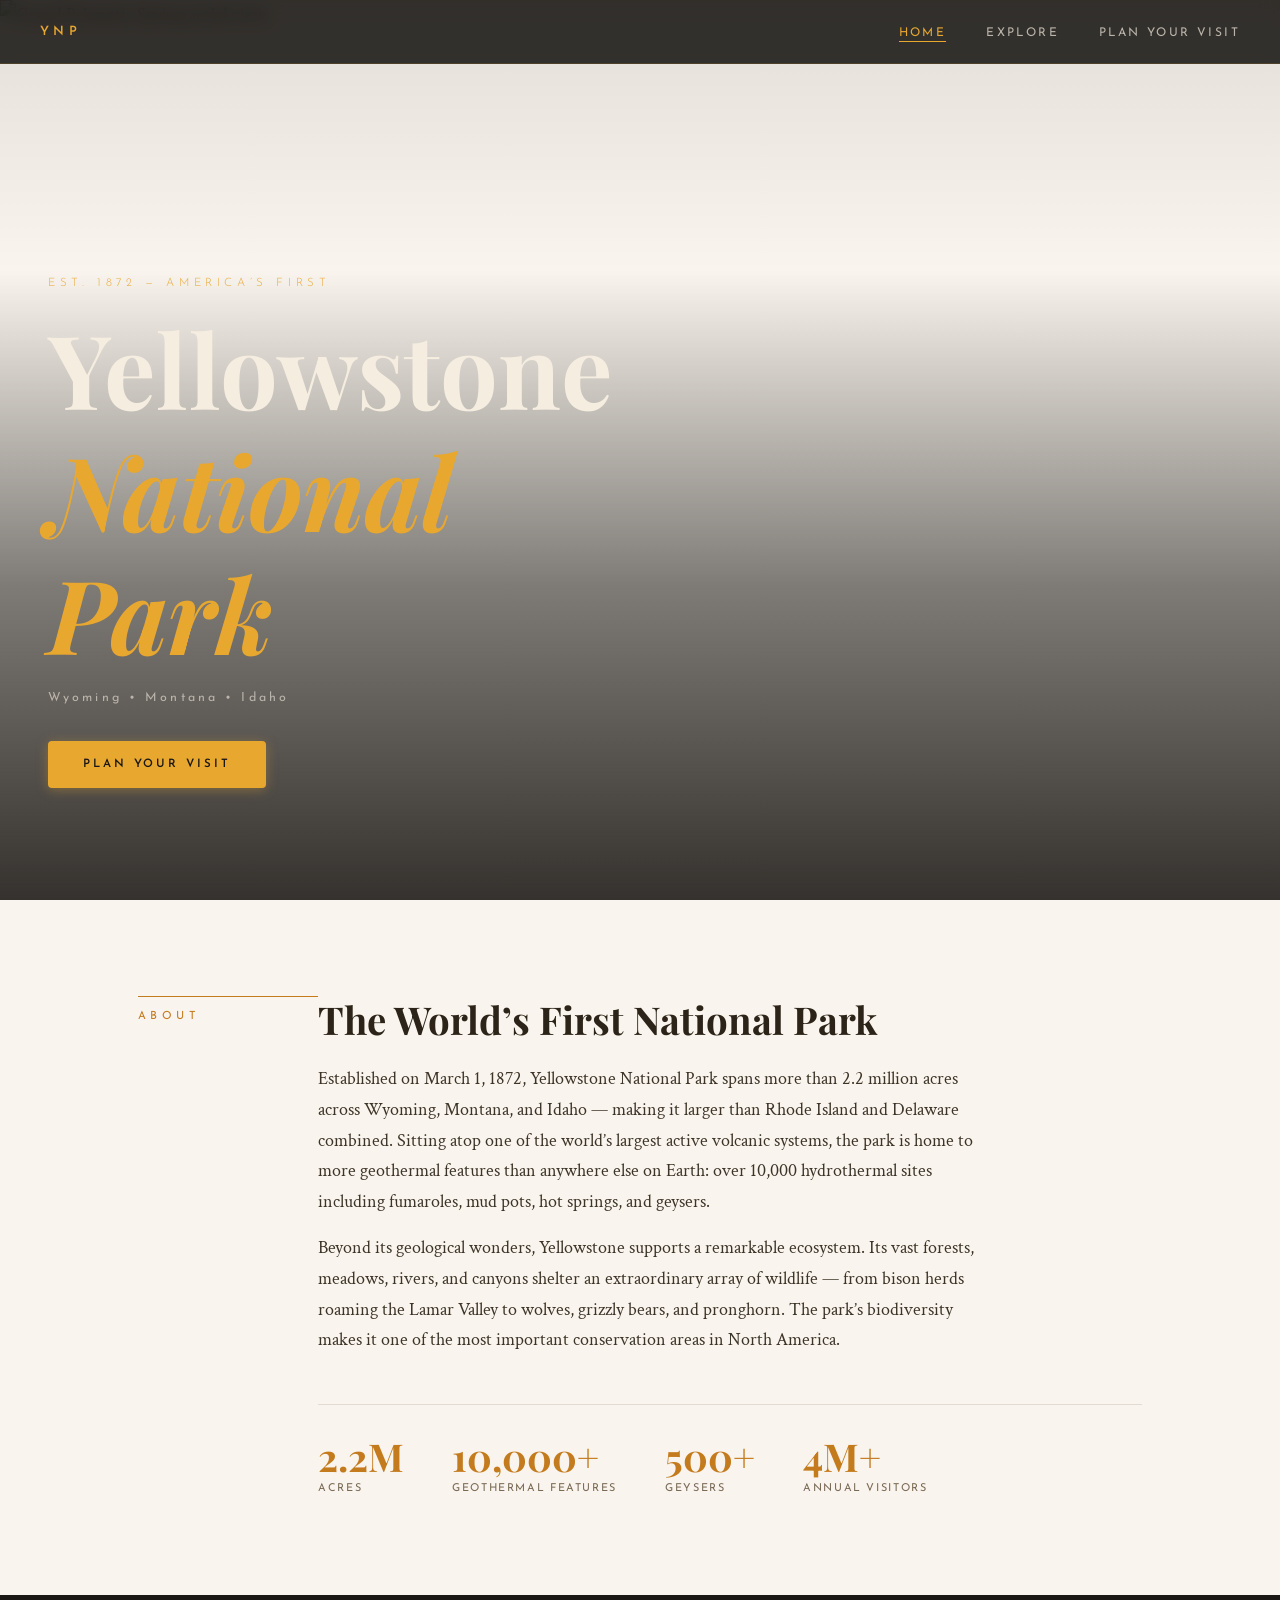
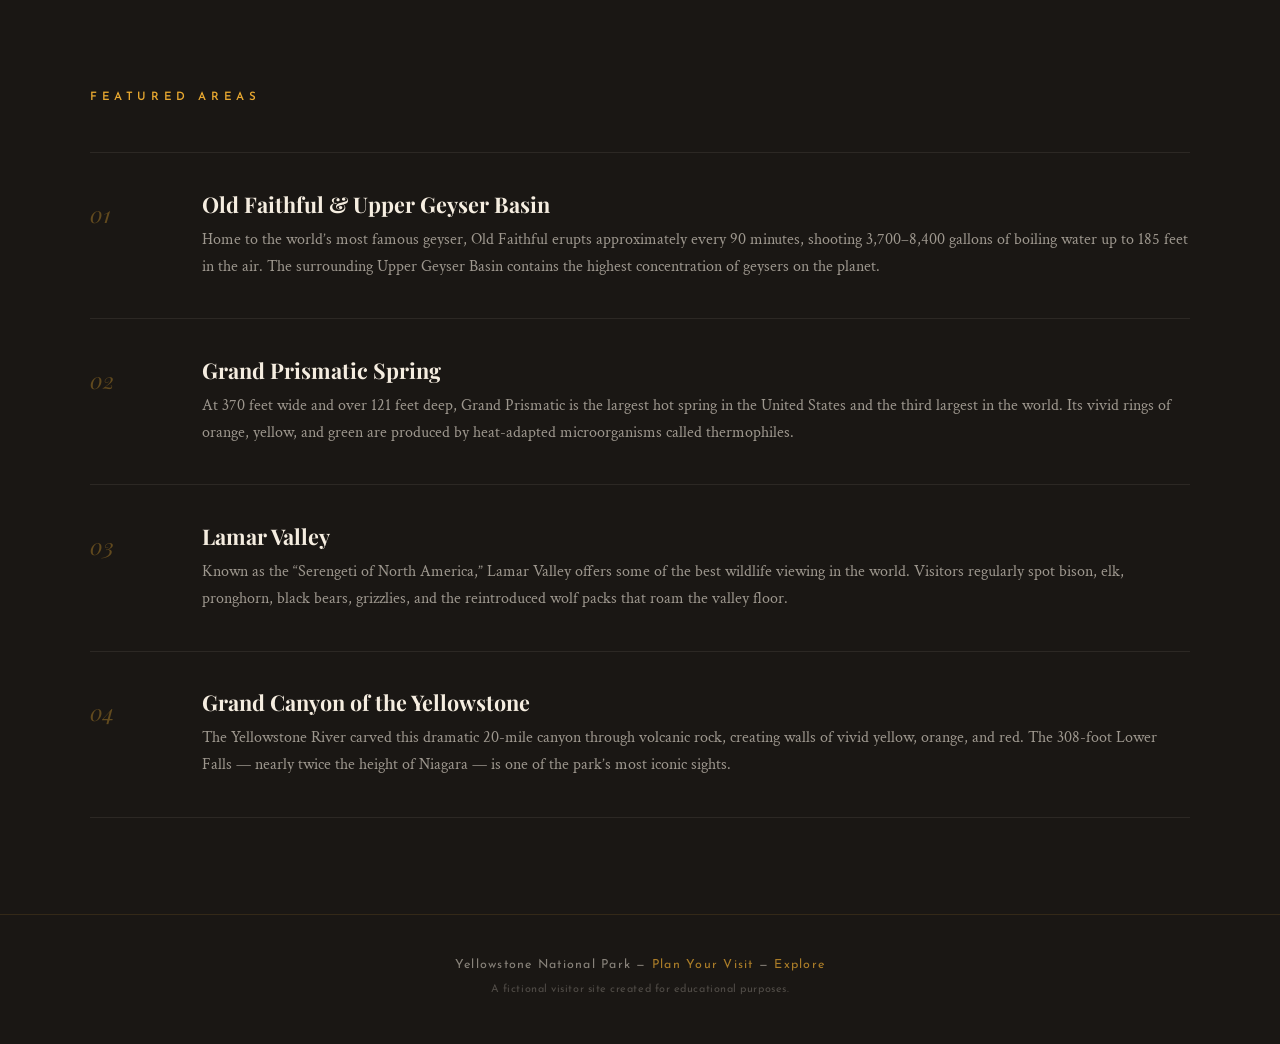
==== index.html @ 62538797 "complete sa13 website" ====
<!DOCTYPE html>
<html lang="en">
<head>
  <meta charset="UTF-8" />
  <meta name="viewport" content="width=device-width, initial-scale=1.0" />
  <title>Yellowstone National Park</title>
  <link rel="stylesheet" href="styles.css" />
  <link href="https://fonts.googleapis.com/css2?family=Playfair+Display:ital,wght@0,700;1,400&family=Crimson+Text:ital@0;1&family=Josefin+Sans:wght@300;400;600&display=swap" rel="stylesheet" />
</head>
<body>

  <nav class="navbar">
    <div class="nav-brand">YNP</div>
    <ul class="nav-links">
      <li><a href="index.html" class="active">Home</a></li>
      <li><a href="explore.html">Explore</a></li>
      <li><a href="visit.html">Plan Your Visit</a></li>
    </ul>
  </nav>

  <header class="hero">
    <div class="hero-overlay"></div>
    <img
      src="https://upload.wikimedia.org/wikipedia/commons/thumb/3/36/Grand_Prismatic_Spring_and_Midway_Geyser_Basin_from_above.jpg/1280px-Grand_Prismatic_Spring_and_Midway_Geyser_Basin_from_above.jpg"
      alt="Grand Prismatic Spring aerial view"
      class="hero-img"
    />
    <div class="hero-text">
      <p class="hero-eyebrow">Est. 1872 &mdash; America&rsquo;s First</p>
      <h1>Yellowstone<br /><em>National Park</em></h1>
      <p class="hero-sub">Wyoming &bull; Montana &bull; Idaho</p>
      <a href="visit.html" class="btn-primary">Plan Your Visit</a>
    </div>
  </header>

  <main>

    <section class="about">
      <div class="about-label">About</div>
      <div class="about-body">
        <h2>The World&rsquo;s First National Park</h2>
        <p>
          Established on March 1, 1872, Yellowstone National Park spans more than 2.2 million acres across
          Wyoming, Montana, and Idaho — making it larger than Rhode Island and Delaware combined.
          Sitting atop one of the world&rsquo;s largest active volcanic systems, the park is home to more
          geothermal features than anywhere else on Earth: over 10,000 hydrothermal sites including fumaroles,
          mud pots, hot springs, and geysers.
        </p>
        <p>
          Beyond its geological wonders, Yellowstone supports a remarkable ecosystem. Its vast forests,
          meadows, rivers, and canyons shelter an extraordinary array of wildlife — from bison herds roaming
          the Lamar Valley to wolves, grizzly bears, and pronghorn. The park&rsquo;s biodiversity makes it one
          of the most important conservation areas in North America.
        </p>
        <div class="about-stats">
          <div class="stat">
            <span class="stat-num">2.2M</span>
            <span class="stat-label">Acres</span>
          </div>
          <div class="stat">
            <span class="stat-num">10,000+</span>
            <span class="stat-label">Geothermal Features</span>
          </div>
          <div class="stat">
            <span class="stat-num">500+</span>
            <span class="stat-label">Geysers</span>
          </div>
          <div class="stat">
            <span class="stat-num">4M+</span>
            <span class="stat-label">Annual Visitors</span>
          </div>
        </div>
      </div>
    </section>

    <section class="featured">
      <h2 class="section-title">Featured Areas</h2>
      <ul class="featured-list">
        <li class="featured-item">
          <div class="featured-num">01</div>
          <div class="featured-content">
            <h3>Old Faithful &amp; Upper Geyser Basin</h3>
            <p>
              Home to the world&rsquo;s most famous geyser, Old Faithful erupts approximately every 90 minutes,
              shooting 3,700–8,400 gallons of boiling water up to 185 feet in the air. The surrounding
              Upper Geyser Basin contains the highest concentration of geysers on the planet.
            </p>
          </div>
        </li>
        <li class="featured-item">
          <div class="featured-num">02</div>
          <div class="featured-content">
            <h3>Grand Prismatic Spring</h3>
            <p>
              At 370 feet wide and over 121 feet deep, Grand Prismatic is the largest hot spring in the
              United States and the third largest in the world. Its vivid rings of orange, yellow, and green
              are produced by heat-adapted microorganisms called thermophiles.
            </p>
          </div>
        </li>
        <li class="featured-item">
          <div class="featured-num">03</div>
          <div class="featured-content">
            <h3>Lamar Valley</h3>
            <p>
              Known as the &ldquo;Serengeti of North America,&rdquo; Lamar Valley offers some of the best
              wildlife viewing in the world. Visitors regularly spot bison, elk, pronghorn, black bears,
              grizzlies, and the reintroduced wolf packs that roam the valley floor.
            </p>
          </div>
        </li>
        <li class="featured-item">
          <div class="featured-num">04</div>
          <div class="featured-content">
            <h3>Grand Canyon of the Yellowstone</h3>
            <p>
              The Yellowstone River carved this dramatic 20-mile canyon through volcanic rock,
              creating walls of vivid yellow, orange, and red. The 308-foot Lower Falls — nearly twice
              the height of Niagara — is one of the park&rsquo;s most iconic sights.
            </p>
          </div>
        </li>
      </ul>
    </section>

  </main>

  <footer class="site-footer">
    <p>Yellowstone National Park &mdash; <a href="visit.html">Plan Your Visit</a> &mdash; <a href="explore.html">Explore</a></p>
    <p class="footer-note">A fictional visitor site created for educational purposes.</p>
  </footer>

</body>
</html>
---- styles.css ----
/* ============================================================
   Yellowstone National Park — Visitor Website
   styles.css  |  External stylesheet for all 3 pages
   ============================================================ */

/* ── CSS Variables ── */
:root {
  --clr-stone:    #1a1714;
  --clr-earth:    #2c2418;
  --clr-bark:     #3d2e18;
  --clr-amber:    #c47b1e;
  --clr-gold:     #e8a830;
  --clr-cream:    #f5ede0;
  --clr-mist:     #f9f4ed;
  --clr-sage:     #6b7c5a;
  --clr-spring:   #e04b1a;

  --ff-display: 'Playfair Display', Georgia, serif;
  --ff-body:    'Crimson Text', Georgia, serif;
  --ff-ui:      'Josefin Sans', sans-serif;

  --radius: 4px;
  --shadow: 0 4px 24px rgba(26,23,20,.18);
  --shadow-lg: 0 12px 48px rgba(26,23,20,.28);

  --nav-h: 64px;
}

/* ── Reset & Base ── */
*, *::before, *::after { box-sizing: border-box; margin: 0; padding: 0; }

html { scroll-behavior: smooth; }

body {
  font-family: var(--ff-body);
  font-size: 1.125rem;
  line-height: 1.7;
  color: var(--clr-stone);
  background: var(--clr-mist);
}

img { display: block; max-width: 100%; height: auto; }

a { color: var(--clr-amber); text-decoration: none; transition: color .2s; }
a:hover { color: var(--clr-spring); }

h1, h2, h3 { font-family: var(--ff-display); line-height: 1.2; }

ul { list-style: none; }

/* ── Navbar ── */
.navbar {
  position: fixed;
  top: 0; left: 0; right: 0;
  z-index: 100;
  height: var(--nav-h);
  display: flex;
  align-items: center;
  justify-content: space-between;
  padding: 0 2.5rem;
  background: rgba(26,23,20,.88);
  backdrop-filter: blur(8px);
  border-bottom: 1px solid rgba(232,168,48,.15);
}

.nav-brand {
  font-family: var(--ff-ui);
  font-size: .8rem;
  font-weight: 600;
  letter-spacing: .35em;
  color: var(--clr-gold);
}

.nav-links {
  display: flex;
  gap: 2.5rem;
}

.nav-links a {
  font-family: var(--ff-ui);
  font-size: .75rem;
  font-weight: 400;
  letter-spacing: .2em;
  text-transform: uppercase;
  color: rgba(245,237,224,.7);
  padding-bottom: 2px;
  border-bottom: 1px solid transparent;
  transition: color .2s, border-color .2s;
}

.nav-links a:hover,
.nav-links a.active {
  color: var(--clr-gold);
  border-bottom-color: var(--clr-gold);
}

/* ── Hero (index.html) ── */
.hero {
  position: relative;
  height: 100vh;
  min-height: 620px;
  overflow: hidden;
  display: flex;
  align-items: flex-end;
  padding-bottom: 7rem;
}

.hero-img {
  position: absolute;
  inset: 0;
  width: 100%; height: 100%;
  object-fit: cover;
  object-position: center 40%;
  animation: subtle-zoom 20s ease-in-out infinite alternate;
}

@keyframes subtle-zoom {
  from { transform: scale(1); }
  to   { transform: scale(1.06); }
}

.hero-overlay {
  position: absolute;
  inset: 0;
  background: linear-gradient(
    to bottom,
    rgba(26,23,20,.1) 0%,
    rgba(26,23,20,.0) 30%,
    rgba(26,23,20,.55) 65%,
    rgba(26,23,20,.88) 100%
  );
  z-index: 1;
}

.hero-text {
  position: relative;
  z-index: 2;
  padding: 0 3rem;
  max-width: 720px;
}

.hero-eyebrow {
  font-family: var(--ff-ui);
  font-size: .72rem;
  font-weight: 300;
  letter-spacing: .4em;
  text-transform: uppercase;
  color: var(--clr-gold);
  margin-bottom: .8rem;
  opacity: 0;
  animation: fade-up .8s .2s forwards;
}

.hero-text h1 {
  font-size: clamp(3rem, 8vw, 6.5rem);
  color: var(--clr-cream);
  opacity: 0;
  animation: fade-up .8s .4s forwards;
}

.hero-text h1 em {
  font-style: italic;
  color: var(--clr-gold);
}

.hero-sub {
  font-family: var(--ff-ui);
  font-size: .78rem;
  letter-spacing: .25em;
  color: rgba(245,237,224,.6);
  margin: .8rem 0 2rem;
  opacity: 0;
  animation: fade-up .8s .6s forwards;
}

@keyframes fade-up {
  from { opacity: 0; transform: translateY(18px); }
  to   { opacity: 1; transform: translateY(0); }
}

/* ── Page Header (explore & visit) ── */
.page-header {
  position: relative;
  height: 52vh;
  min-height: 380px;
  display: flex;
  align-items: flex-end;
  padding-bottom: 4rem;
  overflow: hidden;
}

.page-header-img {
  position: absolute;
  inset: 0;
  width: 100%; height: 100%;
  object-fit: cover;
  object-position: center 55%;
}

.page-header-overlay {
  position: absolute;
  inset: 0;
  background: linear-gradient(
    to bottom,
    rgba(26,23,20,.15) 0%,
    rgba(26,23,20,.75) 100%
  );
  z-index: 1;
}

.page-header-text {
  position: relative;
  z-index: 2;
  padding: 0 3rem;
}

.page-header-text h1 {
  font-size: clamp(2.4rem, 6vw, 4.5rem);
  color: var(--clr-cream);
}

.page-header-text h1 em {
  font-style: italic;
  color: var(--clr-gold);
}

/* ── Button ── */
.btn-primary {
  display: inline-block;
  font-family: var(--ff-ui);
  font-size: .72rem;
  font-weight: 600;
  letter-spacing: .25em;
  text-transform: uppercase;
  color: var(--clr-stone);
  background: var(--clr-gold);
  padding: .85rem 2.2rem;
  border-radius: var(--radius);
  transition: background .2s, transform .15s, box-shadow .2s;
  box-shadow: 0 2px 12px rgba(232,168,48,.35);
}

.btn-primary:hover {
  background: var(--clr-spring);
  color: var(--clr-cream);
  transform: translateY(-2px);
  box-shadow: 0 6px 20px rgba(224,75,26,.4);
}

/* ── About Section ── */
.about {
  display: grid;
  grid-template-columns: 180px 1fr;
  gap: 0;
  padding: 6rem 3rem;
  max-width: 1100px;
  margin: 0 auto;
}

.about-label {
  font-family: var(--ff-ui);
  font-size: .7rem;
  letter-spacing: .4em;
  text-transform: uppercase;
  color: var(--clr-amber);
  padding-top: .6rem;
  border-top: 1px solid var(--clr-amber);
  height: fit-content;
}

.about-body h2 {
  font-size: clamp(1.8rem, 3vw, 2.8rem);
  color: var(--clr-earth);
  margin-bottom: 1.4rem;
}

.about-body p {
  color: #3d3428;
  max-width: 680px;
  margin-bottom: 1rem;
}

.about-stats {
  display: flex;
  gap: 3rem;
  margin-top: 3rem;
  padding-top: 2rem;
  border-top: 1px solid rgba(60,46,24,.12);
  flex-wrap: wrap;
}

.stat { display: flex; flex-direction: column; }

.stat-num {
  font-family: var(--ff-display);
  font-size: 2.4rem;
  font-weight: 700;
  color: var(--clr-amber);
  line-height: 1;
}

.stat-label {
  font-family: var(--ff-ui);
  font-size: .68rem;
  letter-spacing: .15em;
  text-transform: uppercase;
  color: #7a6a55;
  margin-top: .3rem;
}

/* ── Featured List ── */
.featured {
  background: var(--clr-stone);
  padding: 6rem 3rem;
}

.section-title {
  font-family: var(--ff-ui);
  font-size: .72rem;
  font-weight: 600;
  letter-spacing: .4em;
  text-transform: uppercase;
  color: var(--clr-gold);
  margin-bottom: 3rem;
  max-width: 1100px;
  margin-left: auto;
  margin-right: auto;
}

.featured-list {
  max-width: 1100px;
  margin: 0 auto;
  display: flex;
  flex-direction: column;
}

.featured-item {
  display: grid;
  grid-template-columns: 80px 1fr;
  gap: 2rem;
  padding: 2.4rem 0;
  border-top: 1px solid rgba(245,237,224,.08);
  transition: background .2s;
}

.featured-item:last-child {
  border-bottom: 1px solid rgba(245,237,224,.08);
}

.featured-item:hover { background: rgba(245,237,224,.03); }

.featured-num {
  font-family: var(--ff-display);
  font-size: 1.4rem;
  font-style: italic;
  color: rgba(232,168,48,.35);
  padding-top: .2rem;
}

.featured-content h3 {
  font-size: 1.35rem;
  color: var(--clr-cream);
  margin-bottom: .5rem;
}

.featured-content p { color: rgba(245,237,224,.6); font-size: 1rem; }

/* ── Trails Section ── */
.trails-section {
  padding: 5rem 3rem;
  max-width: 1200px;
  margin: 0 auto;
}

.section-intro { margin-bottom: 2.5rem; }

.section-desc {
  color: #5a4a38;
  max-width: 700px;
  margin-top: .8rem;
}

.table-wrapper {
  overflow-x: auto;
  border-radius: var(--radius);
  box-shadow: var(--shadow);
}

.trails-table {
  width: 100%;
  border-collapse: collapse;
  background: #fff;
  font-family: var(--ff-ui);
  font-size: .85rem;
}

.trails-table thead {
  background: var(--clr-bark);
  color: var(--clr-cream);
}

.trails-table th {
  padding: 1rem 1.2rem;
  text-align: left;
  font-weight: 600;
  letter-spacing: .08em;
  text-transform: uppercase;
  font-size: .7rem;
  white-space: nowrap;
}

.trails-table td {
  padding: .9rem 1.2rem;
  border-bottom: 1px solid #f0e8dc;
  vertical-align: middle;
}

.trails-table tbody tr:hover { background: #fdf7f0; }
.trails-table tbody tr:last-child td { border-bottom: none; }

.trail-name { font-weight: 600; color: var(--clr-earth); font-family: var(--ff-body); font-size: 1rem; }

/* Difficulty badges */
.badge {
  display: inline-block;
  padding: .2rem .7rem;
  border-radius: 99px;
  font-size: .68rem;
  font-weight: 600;
  letter-spacing: .06em;
  text-transform: uppercase;
}

.badge-easy     { background: #d4edda; color: #1a5c2a; }
.badge-moderate { background: #fff3cd; color: #7a5200; }
.badge-strenuous{ background: #f8d7da; color: #7a1c24; }

/* ── Wildlife Section ── */
.wildlife-section {
  background: var(--clr-earth);
  display: grid;
  grid-template-columns: 1fr 1fr;
  min-height: 480px;
}

.wildlife-img-wrap { overflow: hidden; }

.wildlife-img {
  width: 100%;
  height: 100%;
  object-fit: cover;
  filter: sepia(.2) brightness(.9);
  transition: transform .6s ease;
}

.wildlife-img-wrap:hover .wildlife-img { transform: scale(1.04); }

.wildlife-text {
  padding: 4rem;
  display: flex;
  flex-direction: column;
  justify-content: center;
  gap: 1.2rem;
}

.wildlife-text h2 {
  font-size: 2.2rem;
  color: var(--clr-cream);
}

.wildlife-text > p { color: rgba(245,237,224,.7); }

.wildlife-list {
  display: flex;
  flex-direction: column;
  gap: .5rem;
}

.wildlife-list li {
  color: rgba(245,237,224,.85);
  font-family: var(--ff-ui);
  font-size: .85rem;
  display: flex;
  align-items: center;
  gap: .6rem;
}

.wildlife-icon { font-size: 1.1rem; }

/* ── Visit Grid ── */
.visit-grid {
  display: grid;
  grid-template-columns: repeat(2, 1fr);
  gap: 2px;
  background: #e8ddd0;
}

.visit-card {
  background: var(--clr-mist);
  padding: 3.5rem;
}

.visit-card--tickets {
  background: var(--clr-cream);
}

.visit-card-icon { font-size: 2rem; margin-bottom: 1rem; }

.visit-card h2 {
  font-size: 1.6rem;
  color: var(--clr-earth);
  margin-bottom: 1.2rem;
  padding-bottom: .8rem;
  border-bottom: 1px solid rgba(60,46,24,.12);
}

.contact-block p {
  margin-bottom: 1rem;
  font-size: 1rem;
  color: #4a3c2e;
  line-height: 1.6;
}

/* Hours table */
.hours-note {
  font-size: .9rem;
  color: #7a6a55;
  margin-bottom: 1.2rem;
  font-style: italic;
}

.hours-table {
  width: 100%;
  border-collapse: collapse;
  font-family: var(--ff-ui);
  font-size: .82rem;
}

.hours-table th {
  background: var(--clr-bark);
  color: var(--clr-cream);
  padding: .6rem .9rem;
  text-align: left;
  font-size: .68rem;
  letter-spacing: .08em;
  text-transform: uppercase;
}

.hours-table td {
  padding: .6rem .9rem;
  border-bottom: 1px solid #e8ddd0;
  color: #3d2e18;
}

.hours-table tbody tr:hover { background: #f0e8dc; }

/* Ticket grid */
.ticket-grid {
  display: grid;
  grid-template-columns: 1fr 1fr;
  gap: 1rem;
  margin-bottom: 1.5rem;
}

.ticket-item {
  background: #fff;
  border: 1px solid #e8ddd0;
  border-radius: var(--radius);
  padding: 1rem;
  display: flex;
  flex-direction: column;
  gap: .2rem;
}

.ticket-item--highlight {
  background: var(--clr-stone);
  border-color: var(--clr-amber);
  grid-column: 1 / -1;
}

.ticket-type {
  font-family: var(--ff-ui);
  font-size: .72rem;
  font-weight: 600;
  letter-spacing: .05em;
  text-transform: uppercase;
  color: #7a6a55;
}

.ticket-item--highlight .ticket-type { color: var(--clr-gold); }

.ticket-price {
  font-family: var(--ff-display);
  font-size: 1.8rem;
  font-weight: 700;
  color: var(--clr-amber);
  line-height: 1.1;
}

.ticket-note {
  font-family: var(--ff-ui);
  font-size: .72rem;
  color: #9a8a78;
}

.ticket-item--highlight .ticket-note { color: rgba(245,237,224,.5); }

.ticket-cta {
  font-size: .95rem;
  color: #5a4a38;
  margin-bottom: 1.5rem;
}

/* Getting here list */
.getting-here-list {
  margin: .8rem 0 1rem 1.2rem;
  list-style: disc;
  color: #4a3c2e;
}

.getting-here-list li { margin-bottom: .5rem; font-size: 1rem; }

/* ── Footer ── */
.site-footer {
  background: var(--clr-stone);
  padding: 2.5rem 3rem;
  text-align: center;
  border-top: 1px solid rgba(232,168,48,.12);
}

.site-footer p {
  font-family: var(--ff-ui);
  font-size: .78rem;
  letter-spacing: .1em;
  color: rgba(245,237,224,.5);
  margin-bottom: .3rem;
}

.site-footer a { color: rgba(232,168,48,.7); }
.site-footer a:hover { color: var(--clr-gold); }

.footer-note {
  font-size: .68rem !important;
  color: rgba(245,237,224,.25) !important;
  letter-spacing: .05em !important;
}

/* ── Responsive ── */
@media (max-width: 768px) {
  .about { grid-template-columns: 1fr; }
  .about-label { border-top: none; padding-top: 0; margin-bottom: .5rem; }
  .featured-item { grid-template-columns: 48px 1fr; gap: 1rem; }
  .wildlife-section { grid-template-columns: 1fr; }
  .wildlife-img-wrap { height: 240px; }
  .visit-grid { grid-template-columns: 1fr; }
  .ticket-grid { grid-template-columns: 1fr; }
  .ticket-item--highlight { grid-column: auto; }
  .navbar { padding: 0 1.5rem; }
  .hero-text, .page-header-text { padding: 0 1.5rem; }
  .about, .trails-section, .featured { padding: 4rem 1.5rem; }
  .visit-card { padding: 2.5rem 1.5rem; }
  .wildlife-text { padding: 2.5rem 1.5rem; }
}
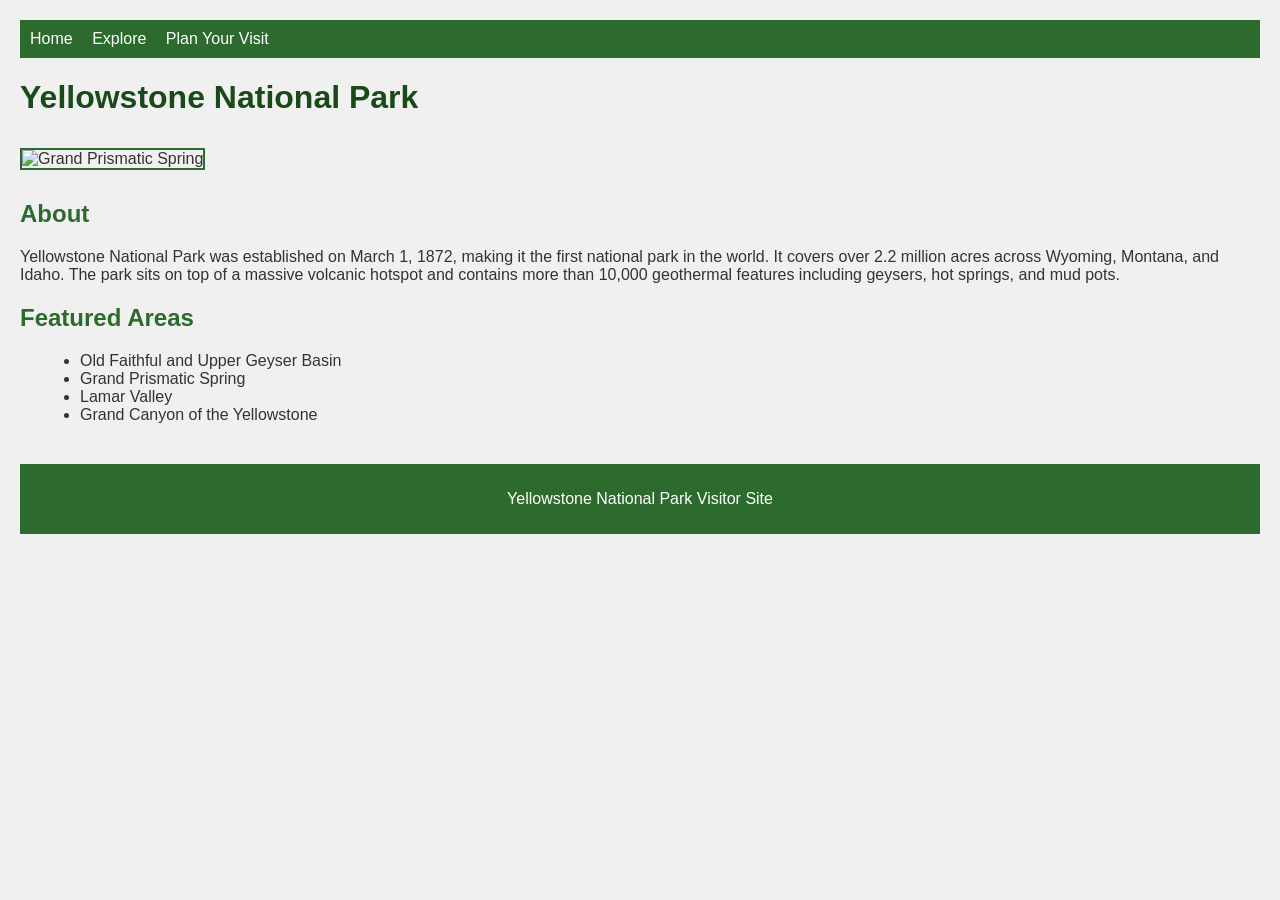
==== commit 922204bd: "complete sa13 website" ====
--- a/index.html
+++ b/index.html
@@ -5,129 +5,32 @@
   <meta name="viewport" content="width=device-width, initial-scale=1.0" />
   <title>Yellowstone National Park</title>
   <link rel="stylesheet" href="styles.css" />
-  <link href="https://fonts.googleapis.com/css2?family=Playfair+Display:ital,wght@0,700;1,400&family=Crimson+Text:ital@0;1&family=Josefin+Sans:wght@300;400;600&display=swap" rel="stylesheet" />
 </head>
 <body>
 
-  <nav class="navbar">
-    <div class="nav-brand">YNP</div>
-    <ul class="nav-links">
-      <li><a href="index.html" class="active">Home</a></li>
-      <li><a href="explore.html">Explore</a></li>
-      <li><a href="visit.html">Plan Your Visit</a></li>
-    </ul>
+  <nav>
+    <a href="index.html">Home</a>
+    <a href="explore.html">Explore</a>
+    <a href="visit.html">Plan Your Visit</a>
   </nav>
 
-  <header class="hero">
-    <div class="hero-overlay"></div>
-    <img
-      src="https://upload.wikimedia.org/wikipedia/commons/thumb/3/36/Grand_Prismatic_Spring_and_Midway_Geyser_Basin_from_above.jpg/1280px-Grand_Prismatic_Spring_and_Midway_Geyser_Basin_from_above.jpg"
-      alt="Grand Prismatic Spring aerial view"
-      class="hero-img"
-    />
-    <div class="hero-text">
-      <p class="hero-eyebrow">Est. 1872 &mdash; America&rsquo;s First</p>
-      <h1>Yellowstone<br /><em>National Park</em></h1>
-      <p class="hero-sub">Wyoming &bull; Montana &bull; Idaho</p>
-      <a href="visit.html" class="btn-primary">Plan Your Visit</a>
-    </div>
-  </header>
+  <h1>Yellowstone National Park</h1>
 
-  <main>
+  <img src="https://upload.wikimedia.org/wikipedia/commons/thumb/3/36/Grand_Prismatic_Spring_and_Midway_Geyser_Basin_from_above.jpg/1280px-Grand_Prismatic_Spring_and_Midway_Geyser_Basin_from_above.jpg" alt="Grand Prismatic Spring" width="600" />
 
-    <section class="about">
-      <div class="about-label">About</div>
-      <div class="about-body">
-        <h2>The World&rsquo;s First National Park</h2>
-        <p>
-          Established on March 1, 1872, Yellowstone National Park spans more than 2.2 million acres across
-          Wyoming, Montana, and Idaho — making it larger than Rhode Island and Delaware combined.
-          Sitting atop one of the world&rsquo;s largest active volcanic systems, the park is home to more
-          geothermal features than anywhere else on Earth: over 10,000 hydrothermal sites including fumaroles,
-          mud pots, hot springs, and geysers.
-        </p>
-        <p>
-          Beyond its geological wonders, Yellowstone supports a remarkable ecosystem. Its vast forests,
-          meadows, rivers, and canyons shelter an extraordinary array of wildlife — from bison herds roaming
-          the Lamar Valley to wolves, grizzly bears, and pronghorn. The park&rsquo;s biodiversity makes it one
-          of the most important conservation areas in North America.
-        </p>
-        <div class="about-stats">
-          <div class="stat">
-            <span class="stat-num">2.2M</span>
-            <span class="stat-label">Acres</span>
-          </div>
-          <div class="stat">
-            <span class="stat-num">10,000+</span>
-            <span class="stat-label">Geothermal Features</span>
-          </div>
-          <div class="stat">
-            <span class="stat-num">500+</span>
-            <span class="stat-label">Geysers</span>
-          </div>
-          <div class="stat">
-            <span class="stat-num">4M+</span>
-            <span class="stat-label">Annual Visitors</span>
-          </div>
-        </div>
-      </div>
-    </section>
+  <h2>About</h2>
+  <p>Yellowstone National Park was established on March 1, 1872, making it the first national park in the world. It covers over 2.2 million acres across Wyoming, Montana, and Idaho. The park sits on top of a massive volcanic hotspot and contains more than 10,000 geothermal features including geysers, hot springs, and mud pots.</p>
 
-    <section class="featured">
-      <h2 class="section-title">Featured Areas</h2>
-      <ul class="featured-list">
-        <li class="featured-item">
-          <div class="featured-num">01</div>
-          <div class="featured-content">
-            <h3>Old Faithful &amp; Upper Geyser Basin</h3>
-            <p>
-              Home to the world&rsquo;s most famous geyser, Old Faithful erupts approximately every 90 minutes,
-              shooting 3,700–8,400 gallons of boiling water up to 185 feet in the air. The surrounding
-              Upper Geyser Basin contains the highest concentration of geysers on the planet.
-            </p>
-          </div>
-        </li>
-        <li class="featured-item">
-          <div class="featured-num">02</div>
-          <div class="featured-content">
-            <h3>Grand Prismatic Spring</h3>
-            <p>
-              At 370 feet wide and over 121 feet deep, Grand Prismatic is the largest hot spring in the
-              United States and the third largest in the world. Its vivid rings of orange, yellow, and green
-              are produced by heat-adapted microorganisms called thermophiles.
-            </p>
-          </div>
-        </li>
-        <li class="featured-item">
-          <div class="featured-num">03</div>
-          <div class="featured-content">
-            <h3>Lamar Valley</h3>
-            <p>
-              Known as the &ldquo;Serengeti of North America,&rdquo; Lamar Valley offers some of the best
-              wildlife viewing in the world. Visitors regularly spot bison, elk, pronghorn, black bears,
-              grizzlies, and the reintroduced wolf packs that roam the valley floor.
-            </p>
-          </div>
-        </li>
-        <li class="featured-item">
-          <div class="featured-num">04</div>
-          <div class="featured-content">
-            <h3>Grand Canyon of the Yellowstone</h3>
-            <p>
-              The Yellowstone River carved this dramatic 20-mile canyon through volcanic rock,
-              creating walls of vivid yellow, orange, and red. The 308-foot Lower Falls — nearly twice
-              the height of Niagara — is one of the park&rsquo;s most iconic sights.
-            </p>
-          </div>
-        </li>
-      </ul>
-    </section>
+  <h2>Featured Areas</h2>
+  <ul>
+    <li>Old Faithful and Upper Geyser Basin</li>
+    <li>Grand Prismatic Spring</li>
+    <li>Lamar Valley</li>
+    <li>Grand Canyon of the Yellowstone</li>
+  </ul>
 
-  </main>
-
-  <footer class="site-footer">
-    <p>Yellowstone National Park &mdash; <a href="visit.html">Plan Your Visit</a> &mdash; <a href="explore.html">Explore</a></p>
-    <p class="footer-note">A fictional visitor site created for educational purposes.</p>
+  <footer>
+    <p>Yellowstone National Park Visitor Site</p>
   </footer>
 
 </body>
--- a/styles.css
+++ b/styles.css
@@ -1,663 +1,78 @@
-/* ============================================================
-   Yellowstone National Park — Visitor Website
-   styles.css  |  External stylesheet for all 3 pages
-   ============================================================ */
+/* Basic stylesheet for Yellowstone visitor site */
 
-/* ── CSS Variables ── */
-:root {
-  --clr-stone:    #1a1714;
-  --clr-earth:    #2c2418;
-  --clr-bark:     #3d2e18;
-  --clr-amber:    #c47b1e;
-  --clr-gold:     #e8a830;
-  --clr-cream:    #f5ede0;
-  --clr-mist:     #f9f4ed;
-  --clr-sage:     #6b7c5a;
-  --clr-spring:   #e04b1a;
-
-  --ff-display: 'Playfair Display', Georgia, serif;
-  --ff-body:    'Crimson Text', Georgia, serif;
-  --ff-ui:      'Josefin Sans', sans-serif;
-
-  --radius: 4px;
-  --shadow: 0 4px 24px rgba(26,23,20,.18);
-  --shadow-lg: 0 12px 48px rgba(26,23,20,.28);
-
-  --nav-h: 64px;
+body {
+  font-family: Arial, sans-serif;
+  margin: 20px;
+  background-color: #f0f0f0;
+  color: #333333;
 }
 
-/* ── Reset & Base ── */
-*, *::before, *::after { box-sizing: border-box; margin: 0; padding: 0; }
-
-html { scroll-behavior: smooth; }
-
-body {
-  font-family: var(--ff-body);
-  font-size: 1.125rem;
-  line-height: 1.7;
-  color: var(--clr-stone);
-  background: var(--clr-mist);
+nav {
+  background-color: #2d6a2d;
+  padding: 10px;
+  margin-bottom: 20px;
 }
 
-img { display: block; max-width: 100%; height: auto; }
-
-a { color: var(--clr-amber); text-decoration: none; transition: color .2s; }
-a:hover { color: var(--clr-spring); }
-
-h1, h2, h3 { font-family: var(--ff-display); line-height: 1.2; }
-
-ul { list-style: none; }
-
-/* ── Navbar ── */
-.navbar {
-  position: fixed;
-  top: 0; left: 0; right: 0;
-  z-index: 100;
-  height: var(--nav-h);
-  display: flex;
-  align-items: center;
-  justify-content: space-between;
-  padding: 0 2.5rem;
-  background: rgba(26,23,20,.88);
-  backdrop-filter: blur(8px);
-  border-bottom: 1px solid rgba(232,168,48,.15);
+nav a {
+  color: white;
+  margin-right: 15px;
+  text-decoration: none;
 }
 
-.nav-brand {
-  font-family: var(--ff-ui);
-  font-size: .8rem;
-  font-weight: 600;
-  letter-spacing: .35em;
-  color: var(--clr-gold);
+nav a:hover {
+  text-decoration: underline;
+  color: #ffff99;
 }
 
-.nav-links {
-  display: flex;
-  gap: 2.5rem;
+h1 {
+  color: #1a4a1a;
 }
 
-.nav-links a {
-  font-family: var(--ff-ui);
-  font-size: .75rem;
-  font-weight: 400;
-  letter-spacing: .2em;
-  text-transform: uppercase;
-  color: rgba(245,237,224,.7);
-  padding-bottom: 2px;
-  border-bottom: 1px solid transparent;
-  transition: color .2s, border-color .2s;
+h2 {
+  color: #2d6a2d;
+  margin-top: 20px;
 }
 
-.nav-links a:hover,
-.nav-links a.active {
-  color: var(--clr-gold);
-  border-bottom-color: var(--clr-gold);
+img {
+  margin: 10px 0;
+  border: 2px solid #2d6a2d;
 }
 
-/* ── Hero (index.html) ── */
-.hero {
-  position: relative;
-  height: 100vh;
-  min-height: 620px;
-  overflow: hidden;
-  display: flex;
-  align-items: flex-end;
-  padding-bottom: 7rem;
+ul {
+  margin-left: 20px;
 }
 
-.hero-img {
-  position: absolute;
-  inset: 0;
-  width: 100%; height: 100%;
-  object-fit: cover;
-  object-position: center 40%;
-  animation: subtle-zoom 20s ease-in-out infinite alternate;
+table {
+  border-collapse: collapse;
+  width: 80%;
+  margin-top: 10px;
+  background-color: white;
 }
 
-@keyframes subtle-zoom {
-  from { transform: scale(1); }
-  to   { transform: scale(1.06); }
+th {
+  background-color: #2d6a2d;
+  color: white;
+  padding: 8px;
+  text-align: left;
 }
 
-.hero-overlay {
-  position: absolute;
-  inset: 0;
-  background: linear-gradient(
-    to bottom,
-    rgba(26,23,20,.1) 0%,
-    rgba(26,23,20,.0) 30%,
-    rgba(26,23,20,.55) 65%,
-    rgba(26,23,20,.88) 100%
-  );
-  z-index: 1;
+td {
+  padding: 8px;
+  border: 1px solid #cccccc;
 }
 
-.hero-text {
-  position: relative;
-  z-index: 2;
-  padding: 0 3rem;
-  max-width: 720px;
+tr:hover {
+  background-color: #e8f5e8;
 }
 
-.hero-eyebrow {
-  font-family: var(--ff-ui);
-  font-size: .72rem;
-  font-weight: 300;
-  letter-spacing: .4em;
-  text-transform: uppercase;
-  color: var(--clr-gold);
-  margin-bottom: .8rem;
-  opacity: 0;
-  animation: fade-up .8s .2s forwards;
+.highlight {
+  background-color: #fff3cd;
 }
 
-.hero-text h1 {
-  font-size: clamp(3rem, 8vw, 6.5rem);
-  color: var(--clr-cream);
-  opacity: 0;
-  animation: fade-up .8s .4s forwards;
-}
-
-.hero-text h1 em {
-  font-style: italic;
-  color: var(--clr-gold);
-}
-
-.hero-sub {
-  font-family: var(--ff-ui);
-  font-size: .78rem;
-  letter-spacing: .25em;
-  color: rgba(245,237,224,.6);
-  margin: .8rem 0 2rem;
-  opacity: 0;
-  animation: fade-up .8s .6s forwards;
-}
-
-@keyframes fade-up {
-  from { opacity: 0; transform: translateY(18px); }
-  to   { opacity: 1; transform: translateY(0); }
-}
-
-/* ── Page Header (explore & visit) ── */
-.page-header {
-  position: relative;
-  height: 52vh;
-  min-height: 380px;
-  display: flex;
-  align-items: flex-end;
-  padding-bottom: 4rem;
-  overflow: hidden;
-}
-
-.page-header-img {
-  position: absolute;
-  inset: 0;
-  width: 100%; height: 100%;
-  object-fit: cover;
-  object-position: center 55%;
-}
-
-.page-header-overlay {
-  position: absolute;
-  inset: 0;
-  background: linear-gradient(
-    to bottom,
-    rgba(26,23,20,.15) 0%,
-    rgba(26,23,20,.75) 100%
-  );
-  z-index: 1;
-}
-
-.page-header-text {
-  position: relative;
-  z-index: 2;
-  padding: 0 3rem;
-}
-
-.page-header-text h1 {
-  font-size: clamp(2.4rem, 6vw, 4.5rem);
-  color: var(--clr-cream);
-}
-
-.page-header-text h1 em {
-  font-style: italic;
-  color: var(--clr-gold);
-}
-
-/* ── Button ── */
-.btn-primary {
-  display: inline-block;
-  font-family: var(--ff-ui);
-  font-size: .72rem;
-  font-weight: 600;
-  letter-spacing: .25em;
-  text-transform: uppercase;
-  color: var(--clr-stone);
-  background: var(--clr-gold);
-  padding: .85rem 2.2rem;
-  border-radius: var(--radius);
-  transition: background .2s, transform .15s, box-shadow .2s;
-  box-shadow: 0 2px 12px rgba(232,168,48,.35);
-}
-
-.btn-primary:hover {
-  background: var(--clr-spring);
-  color: var(--clr-cream);
-  transform: translateY(-2px);
-  box-shadow: 0 6px 20px rgba(224,75,26,.4);
-}
-
-/* ── About Section ── */
-.about {
-  display: grid;
-  grid-template-columns: 180px 1fr;
-  gap: 0;
-  padding: 6rem 3rem;
-  max-width: 1100px;
-  margin: 0 auto;
-}
-
-.about-label {
-  font-family: var(--ff-ui);
-  font-size: .7rem;
-  letter-spacing: .4em;
-  text-transform: uppercase;
-  color: var(--clr-amber);
-  padding-top: .6rem;
-  border-top: 1px solid var(--clr-amber);
-  height: fit-content;
-}
-
-.about-body h2 {
-  font-size: clamp(1.8rem, 3vw, 2.8rem);
-  color: var(--clr-earth);
-  margin-bottom: 1.4rem;
-}
-
-.about-body p {
-  color: #3d3428;
-  max-width: 680px;
-  margin-bottom: 1rem;
-}
-
-.about-stats {
-  display: flex;
-  gap: 3rem;
-  margin-top: 3rem;
-  padding-top: 2rem;
-  border-top: 1px solid rgba(60,46,24,.12);
-  flex-wrap: wrap;
-}
-
-.stat { display: flex; flex-direction: column; }
-
-.stat-num {
-  font-family: var(--ff-display);
-  font-size: 2.4rem;
-  font-weight: 700;
-  color: var(--clr-amber);
-  line-height: 1;
-}
-
-.stat-label {
-  font-family: var(--ff-ui);
-  font-size: .68rem;
-  letter-spacing: .15em;
-  text-transform: uppercase;
-  color: #7a6a55;
-  margin-top: .3rem;
-}
-
-/* ── Featured List ── */
-.featured {
-  background: var(--clr-stone);
-  padding: 6rem 3rem;
-}
-
-.section-title {
-  font-family: var(--ff-ui);
-  font-size: .72rem;
-  font-weight: 600;
-  letter-spacing: .4em;
-  text-transform: uppercase;
-  color: var(--clr-gold);
-  margin-bottom: 3rem;
-  max-width: 1100px;
-  margin-left: auto;
-  margin-right: auto;
-}
-
-.featured-list {
-  max-width: 1100px;
-  margin: 0 auto;
-  display: flex;
-  flex-direction: column;
-}
-
-.featured-item {
-  display: grid;
-  grid-template-columns: 80px 1fr;
-  gap: 2rem;
-  padding: 2.4rem 0;
-  border-top: 1px solid rgba(245,237,224,.08);
-  transition: background .2s;
-}
-
-.featured-item:last-child {
-  border-bottom: 1px solid rgba(245,237,224,.08);
-}
-
-.featured-item:hover { background: rgba(245,237,224,.03); }
-
-.featured-num {
-  font-family: var(--ff-display);
-  font-size: 1.4rem;
-  font-style: italic;
-  color: rgba(232,168,48,.35);
-  padding-top: .2rem;
-}
-
-.featured-content h3 {
-  font-size: 1.35rem;
-  color: var(--clr-cream);
-  margin-bottom: .5rem;
-}
-
-.featured-content p { color: rgba(245,237,224,.6); font-size: 1rem; }
-
-/* ── Trails Section ── */
-.trails-section {
-  padding: 5rem 3rem;
-  max-width: 1200px;
-  margin: 0 auto;
-}
-
-.section-intro { margin-bottom: 2.5rem; }
-
-.section-desc {
-  color: #5a4a38;
-  max-width: 700px;
-  margin-top: .8rem;
-}
-
-.table-wrapper {
-  overflow-x: auto;
-  border-radius: var(--radius);
-  box-shadow: var(--shadow);
-}
-
-.trails-table {
-  width: 100%;
-  border-collapse: collapse;
-  background: #fff;
-  font-family: var(--ff-ui);
-  font-size: .85rem;
-}
-
-.trails-table thead {
-  background: var(--clr-bark);
-  color: var(--clr-cream);
-}
-
-.trails-table th {
-  padding: 1rem 1.2rem;
-  text-align: left;
-  font-weight: 600;
-  letter-spacing: .08em;
-  text-transform: uppercase;
-  font-size: .7rem;
-  white-space: nowrap;
-}
-
-.trails-table td {
-  padding: .9rem 1.2rem;
-  border-bottom: 1px solid #f0e8dc;
-  vertical-align: middle;
-}
-
-.trails-table tbody tr:hover { background: #fdf7f0; }
-.trails-table tbody tr:last-child td { border-bottom: none; }
-
-.trail-name { font-weight: 600; color: var(--clr-earth); font-family: var(--ff-body); font-size: 1rem; }
-
-/* Difficulty badges */
-.badge {
-  display: inline-block;
-  padding: .2rem .7rem;
-  border-radius: 99px;
-  font-size: .68rem;
-  font-weight: 600;
-  letter-spacing: .06em;
-  text-transform: uppercase;
-}
-
-.badge-easy     { background: #d4edda; color: #1a5c2a; }
-.badge-moderate { background: #fff3cd; color: #7a5200; }
-.badge-strenuous{ background: #f8d7da; color: #7a1c24; }
-
-/* ── Wildlife Section ── */
-.wildlife-section {
-  background: var(--clr-earth);
-  display: grid;
-  grid-template-columns: 1fr 1fr;
-  min-height: 480px;
-}
-
-.wildlife-img-wrap { overflow: hidden; }
-
-.wildlife-img {
-  width: 100%;
-  height: 100%;
-  object-fit: cover;
-  filter: sepia(.2) brightness(.9);
-  transition: transform .6s ease;
-}
-
-.wildlife-img-wrap:hover .wildlife-img { transform: scale(1.04); }
-
-.wildlife-text {
-  padding: 4rem;
-  display: flex;
-  flex-direction: column;
-  justify-content: center;
-  gap: 1.2rem;
-}
-
-.wildlife-text h2 {
-  font-size: 2.2rem;
-  color: var(--clr-cream);
-}
-
-.wildlife-text > p { color: rgba(245,237,224,.7); }
-
-.wildlife-list {
-  display: flex;
-  flex-direction: column;
-  gap: .5rem;
-}
-
-.wildlife-list li {
-  color: rgba(245,237,224,.85);
-  font-family: var(--ff-ui);
-  font-size: .85rem;
-  display: flex;
-  align-items: center;
-  gap: .6rem;
-}
-
-.wildlife-icon { font-size: 1.1rem; }
-
-/* ── Visit Grid ── */
-.visit-grid {
-  display: grid;
-  grid-template-columns: repeat(2, 1fr);
-  gap: 2px;
-  background: #e8ddd0;
-}
-
-.visit-card {
-  background: var(--clr-mist);
-  padding: 3.5rem;
-}
-
-.visit-card--tickets {
-  background: var(--clr-cream);
-}
-
-.visit-card-icon { font-size: 2rem; margin-bottom: 1rem; }
-
-.visit-card h2 {
-  font-size: 1.6rem;
-  color: var(--clr-earth);
-  margin-bottom: 1.2rem;
-  padding-bottom: .8rem;
-  border-bottom: 1px solid rgba(60,46,24,.12);
-}
-
-.contact-block p {
-  margin-bottom: 1rem;
-  font-size: 1rem;
-  color: #4a3c2e;
-  line-height: 1.6;
-}
-
-/* Hours table */
-.hours-note {
-  font-size: .9rem;
-  color: #7a6a55;
-  margin-bottom: 1.2rem;
-  font-style: italic;
-}
-
-.hours-table {
-  width: 100%;
-  border-collapse: collapse;
-  font-family: var(--ff-ui);
-  font-size: .82rem;
-}
-
-.hours-table th {
-  background: var(--clr-bark);
-  color: var(--clr-cream);
-  padding: .6rem .9rem;
-  text-align: left;
-  font-size: .68rem;
-  letter-spacing: .08em;
-  text-transform: uppercase;
-}
-
-.hours-table td {
-  padding: .6rem .9rem;
-  border-bottom: 1px solid #e8ddd0;
-  color: #3d2e18;
-}
-
-.hours-table tbody tr:hover { background: #f0e8dc; }
-
-/* Ticket grid */
-.ticket-grid {
-  display: grid;
-  grid-template-columns: 1fr 1fr;
-  gap: 1rem;
-  margin-bottom: 1.5rem;
-}
-
-.ticket-item {
-  background: #fff;
-  border: 1px solid #e8ddd0;
-  border-radius: var(--radius);
-  padding: 1rem;
-  display: flex;
-  flex-direction: column;
-  gap: .2rem;
-}
-
-.ticket-item--highlight {
-  background: var(--clr-stone);
-  border-color: var(--clr-amber);
-  grid-column: 1 / -1;
-}
-
-.ticket-type {
-  font-family: var(--ff-ui);
-  font-size: .72rem;
-  font-weight: 600;
-  letter-spacing: .05em;
-  text-transform: uppercase;
-  color: #7a6a55;
-}
-
-.ticket-item--highlight .ticket-type { color: var(--clr-gold); }
-
-.ticket-price {
-  font-family: var(--ff-display);
-  font-size: 1.8rem;
-  font-weight: 700;
-  color: var(--clr-amber);
-  line-height: 1.1;
-}
-
-.ticket-note {
-  font-family: var(--ff-ui);
-  font-size: .72rem;
-  color: #9a8a78;
-}
-
-.ticket-item--highlight .ticket-note { color: rgba(245,237,224,.5); }
-
-.ticket-cta {
-  font-size: .95rem;
-  color: #5a4a38;
-  margin-bottom: 1.5rem;
-}
-
-/* Getting here list */
-.getting-here-list {
-  margin: .8rem 0 1rem 1.2rem;
-  list-style: disc;
-  color: #4a3c2e;
-}
-
-.getting-here-list li { margin-bottom: .5rem; font-size: 1rem; }
-
-/* ── Footer ── */
-.site-footer {
-  background: var(--clr-stone);
-  padding: 2.5rem 3rem;
+footer {
+  margin-top: 40px;
+  padding: 10px;
+  background-color: #2d6a2d;
+  color: white;
   text-align: center;
-  border-top: 1px solid rgba(232,168,48,.12);
-}
-
-.site-footer p {
-  font-family: var(--ff-ui);
-  font-size: .78rem;
-  letter-spacing: .1em;
-  color: rgba(245,237,224,.5);
-  margin-bottom: .3rem;
-}
-
-.site-footer a { color: rgba(232,168,48,.7); }
-.site-footer a:hover { color: var(--clr-gold); }
-
-.footer-note {
-  font-size: .68rem !important;
-  color: rgba(245,237,224,.25) !important;
-  letter-spacing: .05em !important;
-}
-
-/* ── Responsive ── */
-@media (max-width: 768px) {
-  .about { grid-template-columns: 1fr; }
-  .about-label { border-top: none; padding-top: 0; margin-bottom: .5rem; }
-  .featured-item { grid-template-columns: 48px 1fr; gap: 1rem; }
-  .wildlife-section { grid-template-columns: 1fr; }
-  .wildlife-img-wrap { height: 240px; }
-  .visit-grid { grid-template-columns: 1fr; }
-  .ticket-grid { grid-template-columns: 1fr; }
-  .ticket-item--highlight { grid-column: auto; }
-  .navbar { padding: 0 1.5rem; }
-  .hero-text, .page-header-text { padding: 0 1.5rem; }
-  .about, .trails-section, .featured { padding: 4rem 1.5rem; }
-  .visit-card { padding: 2.5rem 1.5rem; }
-  .wildlife-text { padding: 2.5rem 1.5rem; }
 }
